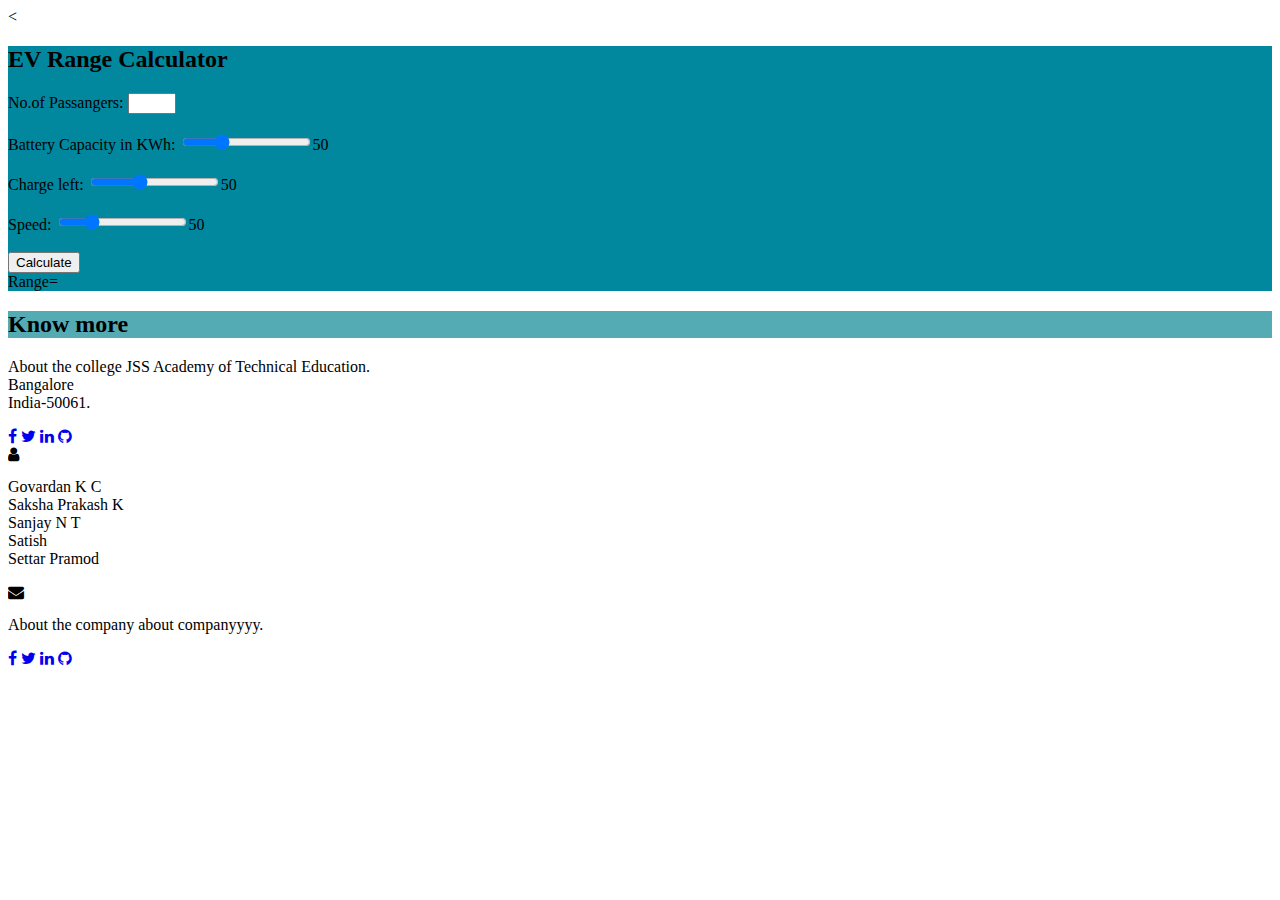
==== index.html @ 6237a488 "Rename evcar.html to index.html" ====
<<!DOCTYPE html>
<html lang="en">
    <head>
          <link rel="stylesheet" href="evcar.css">

          <meta charset="utf-8">
 <meta http-equiv="X-UA-Compatible" content="IE=edge">
 <meta name="viewport" content="width=device-width, initial-scale=1">
 <meta name="keywords" content="footer, address, phone, icons" />
 
 <link rel="stylesheet" href="http://maxcdn.bootstrapcdn.com/font-awesome/4.2.0/css/font-awesome.min.css">
    <link href="http://fonts.googleapis.com/css?family=Cookie" rel="stylesheet" type="text/css">
</head>
<body>
    <div class="row">
      <div class="column" style="background-color:#01889f;">
        <h2>EV Range Calculator</h2>
        <form>
            <label for="no.ofpassangers">No.of Passangers:</label>
            <input type="number" id="no.ofpassangers" min="1" max="5" name="no.ofpassangers"><br><br>
            <label for="batterycapacity">Battery Capacity in KWh:</label>
            <input type="range" min="30" max="100" value="50" class="bc" id="myRange1"><span id="bc"></span><br><br>

            <script>
                var bc = document.getElementById("myRange1");
                var output3 = document.getElementById("bc");
                output3.innerHTML = bc.value;
                bc.oninput = function() {
                output3.innerHTML = this.value;
                }
            </script>  
            <label for="chargeleft">Charge left:</label>
            <input type="range" min="20" max="100" value="50" class="cl" id="myRange2"><span id="cl"></span><br><br>

            <script>
                var cl = document.getElementById("myRange2");
                var output1 = document.getElementById("cl");
                output1.innerHTML = cl.value;
                cl.oninput = function() {
                output1.innerHTML = this.value;
                }
            </script>   
            <label for="speed">Speed:</label>
            <input type="range" min="20" max="150" value="50" class="speed" id="myRange3"><span id="speed"></span><br><br>

            <script>
                var speed = document.getElementById("myRange3");
                var output2 = document.getElementById("speed");
                output2.innerHTML = speed.value;
                speed.oninput = function() {
                output2.innerHTML = this.value;
                }
            </script> 
            <input type="button" value="Calculate" id="cal" onClick="getElementById('output').innerHTML=myFunction()">
            <br> Range= <p id="output"></p>
            <script>
                
                function init() {
                    document.getElementById("output").innerHTML = "";
                }
                window.onload = init;
                var cal = document.getElementById("cal").addEventListener("click", myFunction);
                function myFunction(){
                    var PassengerNos= Number(document.getElementById("no.ofpassangers").value);
                    var Speed= Number(document.getElementById("myRange3").value);
                    var charge = Number(document.getElementById("myRange2").value);
                    var BatteryCapacity = Number(document.getElementById("myRange1").value);
                    var output = document.getElementById("output");
                    const MotorEfficiency = 0.85;
                    const vehicleweight = 1500;
                    let Velocity = Speed*1000/3600 ;
                    let L = 4.18;
                    let B = 1.8;
                    const AirDensity = 1.204; 
                    const GravityAccln = 9.8;
                    const RollingResistance = 0.02;
                    const CoeffDrag=0.29 ;
                    let Area = L*B;
                    const PevKerts=1 ;
                    let Total= BatteryCapacity*1000;
                    let Weight = vehicleweight+PassengerNos*65;
                    let power = (Weight*GravityAccln*Velocity*RollingResistance)+((AirDensity*CoeffDrag*Area*Velocity*Velocity*Velocity)*.5);
                    let WHPerKm = power/Speed;
                    let WattHr=Total*charge*PevKerts/100;
                    let Range=WattHr/WHPerKm ;
                   return Range;    
                }
                document.getElementById("output").innerHTML=myFunction();
                </script>
          </form>
           
        </div>
      <div class="column1" style="background-color:#54abb3;">
        <h2>Know more</h2>
       
      </div> 
    </div>
    





     
 <div class="main"></div>
 <footer class="footer-distributed">
 
 <div class="footer-left">
 

 

 <p class="footer-company-about">

    <span>About the college</span>
    JSS Academy of Technical Education.<br>Bangalore<br>India-50061.
    </p>
 
 <div class="footer-icons">
 
    <a href="#"><i class="fa fa-facebook"></i></a>
    <a href="#"><i class="fa fa-twitter"></i></a>
    <a href="#"><i class="fa fa-linkedin"></i></a>
    <a href="#"><i class="fa fa-github"></i></a>
</div>
 </div>
 
 <div class="footer-center">
 <div>
 <i class="fa fa-user"></i>
 <p>Govardan K C<br> Saksha Prakash K<br>Sanjay N T <br> Satish <br>Settar Pramod</p>
 </div>
 

 <div>
 <i class="fa fa-envelope"></i>
 <p></p>
 </div>
 
 </div>
 
 <div class="footer-right">

 <p class="footer-company-about">
 <span>About the company</span>
 about companyyyy.
 </p>
 
 <div class="footer-icons">
 
 <a href="#"><i class="fa fa-facebook"></i></a>
 <a href="#"><i class="fa fa-twitter"></i></a>
 <a href="#"><i class="fa fa-linkedin"></i></a>
 <a href="#"><i class="fa fa-github"></i></a>
 
 </div>
 
 </div>
 
 </footer>
 

</body>
</html>
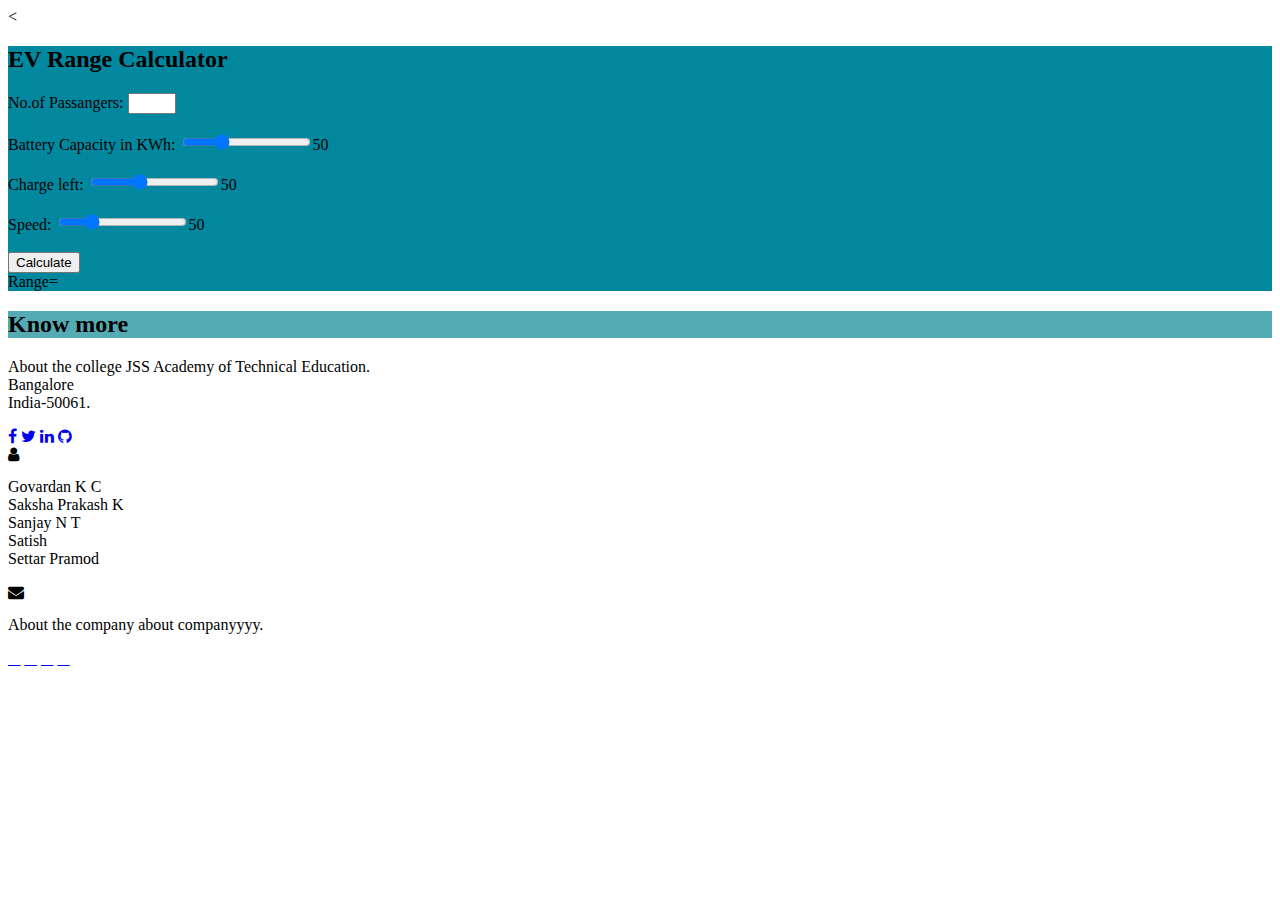
==== commit f7a8750e: "Update index.html" ====
--- a/index.html
+++ b/index.html
@@ -148,10 +148,10 @@
  
  <div class="footer-icons">
  
- <a href="#"><i class="fa fa-facebook"></i></a>
- <a href="#"><i class="fa fa-twitter"></i></a>
- <a href="#"><i class="fa fa-linkedin"></i></a>
- <a href="#"><i class="fa fa-github"></i></a>
+ <a href="#"><i class="fas fa-facebook"></i></a>
+ <a href="#"><i class="fas fa-twitter"></i></a>
+ <a href="#"><i class="fas fa-linkedin"></i></a>
+ <a href="#"><i class="fas fa-github"></i></a>
  
  </div>
  
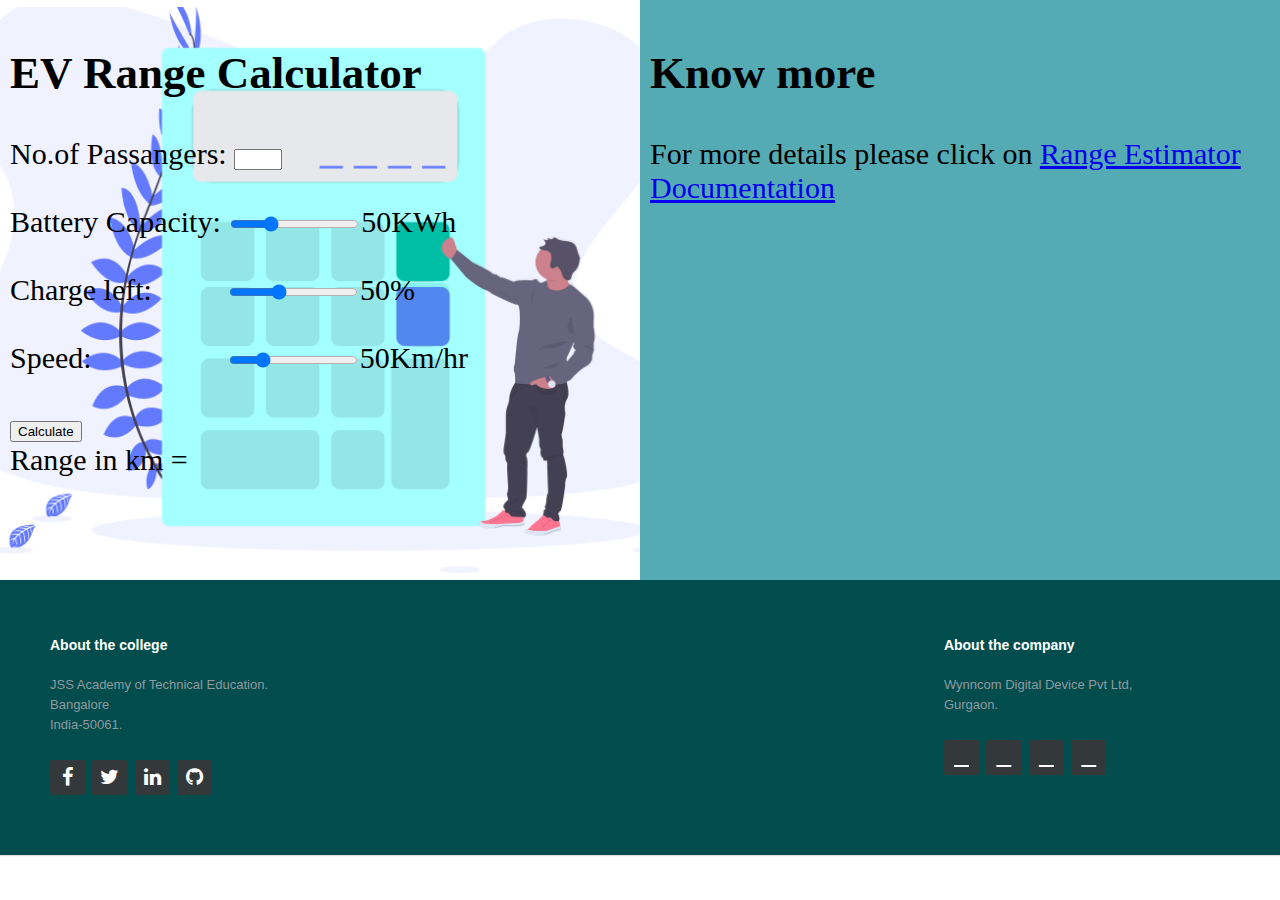
==== commit 5ee31db7: "Merge pull request #1 from SSSakshaPPP/main" ====
--- a/index.html
+++ b/index.html
@@ -1,4 +1,4 @@
-<<!DOCTYPE html>
+<!DOCTYPE html>
 <html lang="en">
     <head>
           <link rel="stylesheet" href="evcar.css">
@@ -13,13 +13,13 @@
 </head>
 <body>
     <div class="row">
-      <div class="column" style="background-color:#01889f;">
+      <div class="column" style="background-color:#ffffff;">
         <h2>EV Range Calculator</h2>
         <form>
             <label for="no.ofpassangers">No.of Passangers:</label>
             <input type="number" id="no.ofpassangers" min="1" max="5" name="no.ofpassangers"><br><br>
-            <label for="batterycapacity">Battery Capacity in KWh:</label>
-            <input type="range" min="30" max="100" value="50" class="bc" id="myRange1"><span id="bc"></span><br><br>
+            <label for="batterycapacity">Battery Capacity:</label>
+            <input type="range" min="30" max="100" value="50" class="bc" id="myRange1"><span id="bc"></span>KWh<br><br>
 
             <script>
                 var bc = document.getElementById("myRange1");
@@ -29,8 +29,8 @@
                 output3.innerHTML = this.value;
                 }
             </script>  
-            <label for="chargeleft">Charge left:</label>
-            <input type="range" min="20" max="100" value="50" class="cl" id="myRange2"><span id="cl"></span><br><br>
+            <label for="chargeleft">Charge left:&nbsp;&nbsp;&nbsp;&nbsp;&nbsp;&nbsp;&nbsp;&nbsp;&nbsp;</label>
+            <input type="range" min="20" max="100" value="50" class="cl" id="myRange2"><span id="cl"></span>&#37;<br><br>
 
             <script>
                 var cl = document.getElementById("myRange2");
@@ -40,8 +40,8 @@
                 output1.innerHTML = this.value;
                 }
             </script>   
-            <label for="speed">Speed:</label>
-            <input type="range" min="20" max="150" value="50" class="speed" id="myRange3"><span id="speed"></span><br><br>
+            <label for="speed">Speed:&nbsp;&nbsp;&nbsp;&nbsp;&nbsp;&nbsp;&nbsp;&nbsp;&nbsp;&nbsp;&nbsp;&nbsp;&nbsp;&nbsp;&nbsp;&nbsp;&nbsp;</label>
+            <input type="range" min="20" max="150" value="50" class="speed" id="myRange3"><span id="speed"></span>Km/hr<br><br>
 
             <script>
                 var speed = document.getElementById("myRange3");
@@ -52,7 +52,7 @@
                 }
             </script> 
             <input type="button" value="Calculate" id="cal" onClick="getElementById('output').innerHTML=myFunction()">
-            <br> Range= <p id="output"></p>
+            <br> Range in km = <p id="output"></p>
             <script>
                 
                 function init() {
@@ -92,6 +92,7 @@
         </div>
       <div class="column1" style="background-color:#54abb3;">
         <h2>Know more</h2>
+        For more details please click on <a href="images/Range Estimator Documentation.pdf">Range Estimator Documentation</a>
        
       </div> 
     </div>
@@ -103,12 +104,9 @@
 
      
  <div class="main"></div>
- <footer class="footer-distributed">
+ <div class="footer-distributed"></footer>
  
  <div class="footer-left">
- 
-
- 
 
  <p class="footer-company-about">
 
@@ -126,24 +124,14 @@
  </div>
  
  <div class="footer-center">
- <div>
- <i class="fa fa-user"></i>
- <p>Govardan K C<br> Saksha Prakash K<br>Sanjay N T <br> Satish <br>Settar Pramod</p>
- </div>
- 
 
- <div>
- <i class="fa fa-envelope"></i>
- <p></p>
- </div>
- 
  </div>
  
  <div class="footer-right">
 
  <p class="footer-company-about">
  <span>About the company</span>
- about companyyyy.
+ Wynncom Digital Device Pvt Ltd,<br> Gurgaon.
  </p>
  
  <div class="footer-icons">
@@ -157,7 +145,7 @@
  
  </div>
  
- </footer>
+</div>
  
 
 </body>
--- a/evcar.css
+++ b/evcar.css
@@ -0,0 +1,229 @@
+* {
+    box-sizing: border-box;
+  }
+ body {
+    margin: 0;
+    padding: 0;
+   }
+ .row{
+   height:500px;
+ }
+  .column {
+    float: left;
+    width: 50%;
+    padding: 10px;
+    height: 580px; 
+    font-size: 30px;
+    
+        background-image: url('images/4.png');
+        background-repeat: no-repeat;
+        background-size: 770px,400px;
+        background-position:center;
+    
+        
+     
+  }
+  .column1{
+    float: left;
+    width: 50%;
+    padding: 10px;
+    height: 580px; 
+    font-size: 30px;
+    
+        background-image: url('images/2.png');
+        background-repeat: no-repeat;
+        background-size: 770px,400px;
+        background-position:center;
+    
+
+     
+  }
+ 
+  .row:after {
+    content: "";
+    display: table;
+    clear: both;
+  }
+
+
+
+
+
+
+
+  
+   .main {
+    max-height: 250px;;
+    background-color: #014d4e;
+    color: white;
+    font-size: 38pt;
+    text-align: center;
+    line-height: 250px;
+   }
+   footer{
+    position: fixed;
+    bottom: 0;
+   }
+   .footer-distributed{
+    background-color: #014d4e;
+    box-shadow: 0 1px 1px 0 rgba(0, 0, 0, 0.12);
+    box-sizing: border-box;
+    width: 100%;
+    text-align: left;
+    font: bold 16px sans-serif;
+    
+    padding: 55px 50px;
+    margin-top: 80px;
+   }
+    
+   .footer-distributed .footer-left,
+   .footer-distributed .footer-center,
+   .footer-distributed .footer-right{
+    display: inline-block;
+    vertical-align: top;
+   }
+    
+   .footer-distributed .footer-left{
+    width: 40%;
+   }
+    
+   .footer-distributed h3{
+    color:  #ffffff;
+    font: normal 36px 'Cookie', cursive;
+    margin: 0;
+   }
+    
+   .footer-distributed h3 span{
+    color:  #5383d3;
+   }
+    
+    
+   .footer-distributed .footer-links{
+    color:  #ffffff;
+    margin: 20px 0 12px;
+    padding: 0;
+   }
+    
+   .footer-distributed .footer-links a{
+    display:inline-block;
+    line-height: 1.8;
+    text-decoration: none;
+    color:  inherit;
+   }
+    
+   .footer-distributed .footer-company-name{
+    color:  #8f9296;
+    font-size: 14px;
+    font-weight: normal;
+    margin: 0;
+   }
+    
+    
+   .footer-distributed .footer-center{
+    width: 35%;
+   }
+    
+   .footer-distributed .footer-center i{
+    background-color:  #008080;
+    color: #ffffff;
+    font-size: 25px;
+    width: 38px;
+    height: 38px;
+    border-radius: 50%;
+    text-align: center;
+    line-height: 42px;
+    margin: 10px 15px;
+    vertical-align: middle;
+   }
+    
+   .footer-distributed .footer-center i.fa-envelope{
+    font-size: 17px;
+    line-height: 38px;
+   }
+    
+   .footer-distributed .footer-center p{
+    display: inline-block;
+    color: #ffffff;
+    vertical-align: middle;
+    margin:0;
+   }
+    
+   .footer-distributed .footer-center p span{
+    display:block;
+    font-weight: normal;
+    font-size:14px;
+    line-height:2;
+   }
+    
+   .footer-distributed .footer-center p a{
+    color:  #5383d3;
+    text-decoration: none;;
+   }
+    
+   .footer-distributed .footer-right{
+    width: 20%;
+   }
+    
+   .footer-distributed .footer-company-about{
+    line-height: 20px;
+    color:  #92999f;
+    font-size: 13px;
+    font-weight: normal;
+    margin: 0;
+   }
+    
+   .footer-distributed .footer-company-about span{
+    display: block;
+    color:  #ffffff;
+    font-size: 14px;
+    font-weight: bold;
+    margin-bottom: 20px;
+   }
+    
+   .footer-distributed .footer-icons{
+    margin-top: 25px;
+   }
+    
+   .footer-distributed .footer-icons a{
+    display: inline-block;
+    width: 35px;
+    height: 35px;
+    cursor: pointer;
+    background-color:  #33383b;
+    border-radius: 2px;
+    
+    font-size: 20px;
+    color: #ffffff;
+    text-align: center;
+    line-height: 35px;
+    
+    margin-right: 3px;
+    margin-bottom: 5px;
+   }
+    
+    
+   @media (max-width: 880px) {
+    
+    .footer-distributed{
+    font: bold 14px sans-serif;
+    
+    }
+    
+    .footer-distributed .footer-left,
+    .footer-distributed .footer-center,
+    .footer-distributed .footer-right{
+    display: block;
+    width: 100%;
+    margin-bottom: 40px;
+    text-align: center;
+    }
+    
+    .footer-distributed .footer-center i{
+    margin-left: 0;
+    }
+    .main {
+    line-height: normal;
+    font-size: auto;
+    }
+    
+   }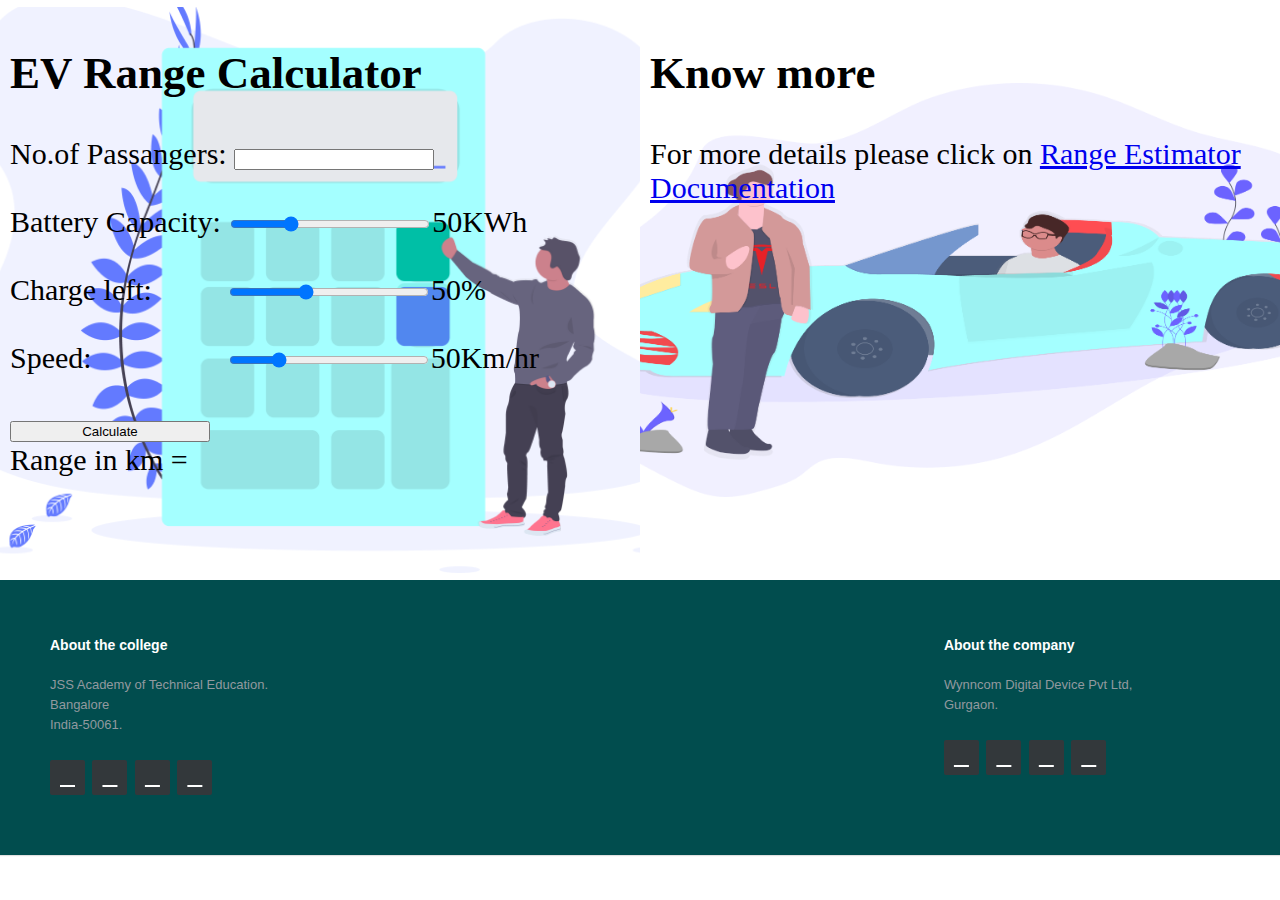
==== commit 10411f28: "updated" ====
--- a/index.html
+++ b/index.html
@@ -90,7 +90,7 @@
           </form>
            
         </div>
-      <div class="column1" style="background-color:#54abb3;">
+      <div class="column1" style="background-color:#ffffff;">
         <h2>Know more</h2>
         For more details please click on <a href="images/Range Estimator Documentation.pdf">Range Estimator Documentation</a>
        
@@ -116,10 +116,10 @@
  
  <div class="footer-icons">
  
-    <a href="#"><i class="fa fa-facebook"></i></a>
-    <a href="#"><i class="fa fa-twitter"></i></a>
-    <a href="#"><i class="fa fa-linkedin"></i></a>
-    <a href="#"><i class="fa fa-github"></i></a>
+    <a href="#"><i class="fas fa-facebook"></i></a>
+    <a href="#"><i class="fas fa-twitter"></i></a>
+    <a href="#"><i class="fas fa-linkedin"></i></a>
+    <a href="#"><i class="fas fa-github"></i></a>
 </div>
  </div>
  
--- a/evcar.css
+++ b/evcar.css
@@ -23,6 +23,9 @@
         
      
   }
+ input{
+   width:200px;
+ }
   .column1{
     float: left;
     width: 50%;
@@ -30,9 +33,9 @@
     height: 580px; 
     font-size: 30px;
     
-        background-image: url('images/2.png');
+        background-image: url('images/5.png');
         background-repeat: no-repeat;
-        background-size: 770px,400px;
+        background-size: 770px,300px;
         background-position:center;
     
 
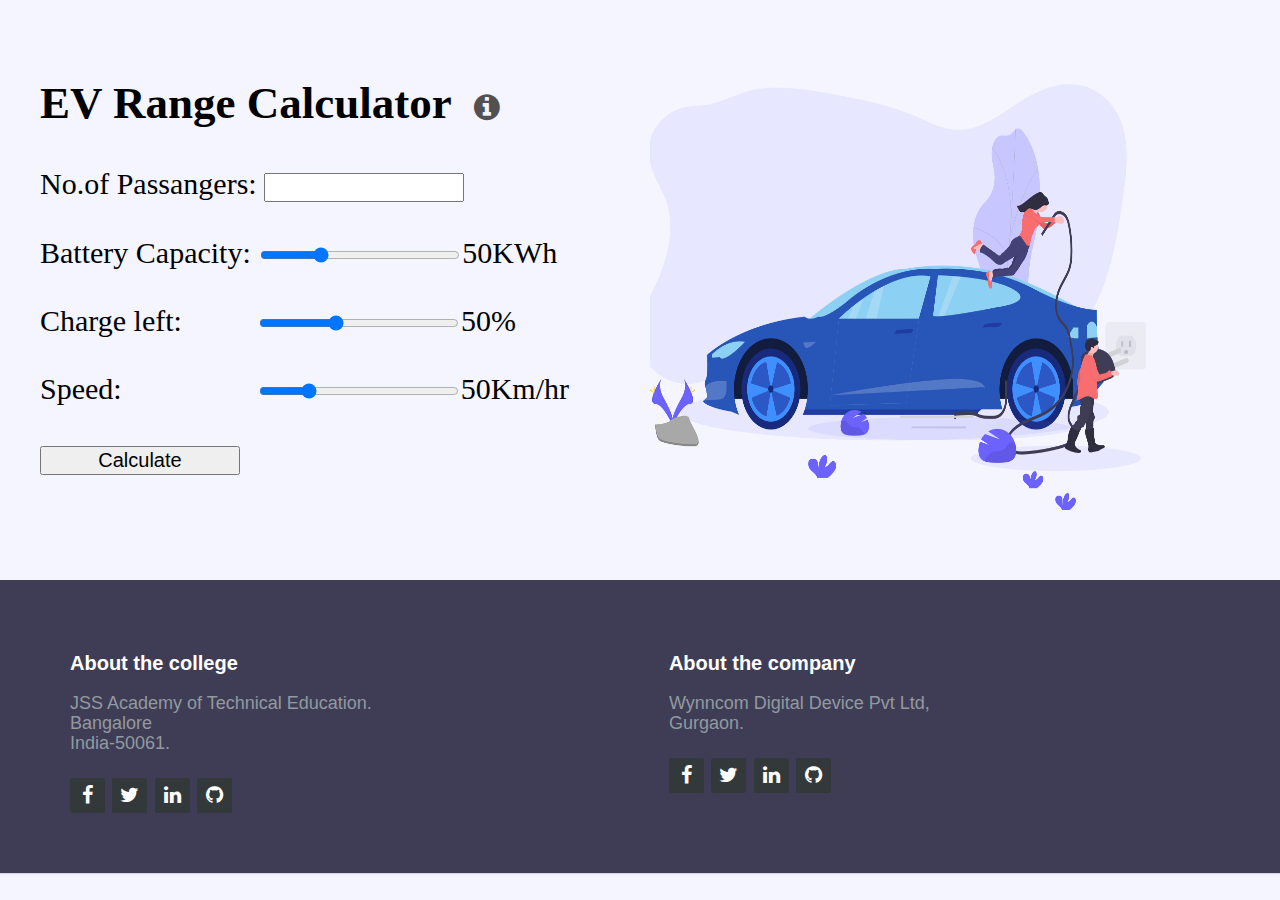
==== commit 4061915c: "updated" ====
--- a/index.html
+++ b/index.html
@@ -13,8 +13,8 @@
 </head>
 <body>
     <div class="row">
-      <div class="column" style="background-color:#ffffff;">
-        <h2>EV Range Calculator</h2>
+      <div class="column" style="background-color:#f4f5ff;">
+       <h2>EV Range Calculator&nbsp;&nbsp;<a href="images/Range Estimator Documentation.pdf"><div class="tooltip"><i class="fa fa-info-circle" ></i><span class="tooltiptext">Range Estimator Documentation</span></div></a></h2>
         <form>
             <label for="no.ofpassangers">No.of Passangers:</label>
             <input type="number" id="no.ofpassangers" min="1" max="5" name="no.ofpassangers"><br><br>
@@ -52,7 +52,7 @@
                 }
             </script> 
             <input type="button" value="Calculate" id="cal" onClick="getElementById('output').innerHTML=myFunction()">
-            <br> Range in km = <p id="output"></p>
+            <br> <p id="output"></p>
             <script>
                 
                 function init() {
@@ -83,20 +83,18 @@
                     let WHPerKm = power/Speed;
                     let WattHr=Total*charge*PevKerts/100;
                     let Range=WattHr/WHPerKm ;
-                   return Range;    
+                   return  "Range = " + (Math.round(Range)) +" km";    
                 }
                 document.getElementById("output").innerHTML=myFunction();
                 </script>
           </form>
            
         </div>
-      <div class="column1" style="background-color:#ffffff;">
-        <h2>Know more</h2>
-        For more details please click on <a href="images/Range Estimator Documentation.pdf">Range Estimator Documentation</a>
-       
+      <div class="column1" style="background-color:#f4f5ff;">
+        
+       <img src="images/8.png">
       </div> 
     </div>
-    
 
 
 
@@ -116,10 +114,10 @@
  
  <div class="footer-icons">
  
-    <a href="#"><i class="fas fa-facebook"></i></a>
-    <a href="#"><i class="fas fa-twitter"></i></a>
-    <a href="#"><i class="fas fa-linkedin"></i></a>
-    <a href="#"><i class="fas fa-github"></i></a>
+    <a href="#"><i class="fa fa-facebook"></i></a>
+    <a href="#"><i class="fa fa-twitter"></i></a>
+    <a href="#"><i class="fa fa-linkedin"></i></a>
+    <a href="#"><i class="fa fa-github"></i></a>
 </div>
  </div>
  
@@ -136,10 +134,10 @@
  
  <div class="footer-icons">
  
- <a href="#"><i class="fas fa-facebook"></i></a>
- <a href="#"><i class="fas fa-twitter"></i></a>
- <a href="#"><i class="fas fa-linkedin"></i></a>
- <a href="#"><i class="fas fa-github"></i></a>
+ <a href="#"><i class="fa fa-facebook"></i></a>
+ <a href="#"><i class="fa fa-twitter"></i></a>
+ <a href="#"><i class="fa fa-linkedin"></i></a>
+ <a href="#"><i class="fa fa-github"></i></a>
  
  </div>
  
--- a/evcar.css
+++ b/evcar.css
@@ -1,9 +1,12 @@
 * {
     box-sizing: border-box;
+    
   }
  body {
     margin: 0;
     padding: 0;
+    background-color: #F4F5FF;
+  
    }
  .row{
    height:500px;
@@ -11,20 +14,54 @@
   .column {
     float: left;
     width: 50%;
-    padding: 10px;
+    padding: 40px;
     height: 580px; 
     font-size: 30px;
-    
-        background-image: url('images/4.png');
-        background-repeat: no-repeat;
-        background-size: 770px,400px;
-        background-position:center;
-    
-        
+    background-color: #F4F5FF;
+          
      
   }
+  .tooltip {
+    position: relative;
+    display: inline-block;
+  }
+  
+  .tooltip .tooltiptext {
+    visibility: hidden;
+    width: 120px;
+    background-color: black;
+    color: #fff;
+    text-align: center;
+    border-radius: 6px;
+    padding: 5px 0;
+    position: absolute;
+    z-index: 1;
+    top: -5px;
+    left: 110%;
+    font-size:15px ;
+  }
+  
+  .tooltip .tooltiptext::after {
+    content: "";
+    position: absolute;
+    top: 50%;
+    right: 100%;
+    margin-top: -5px;
+    border-width: 5px;
+    border-style: solid;
+    border-color: transparent black transparent transparent;
+  }
+  .tooltip:hover .tooltiptext {
+    visibility: visible;
+  }
+a{
+ text-decoration:none;
+ color: rgb(82, 80, 80);
+ font-size:30px;
+}
  input{
    width:200px;
+   font-size: 20px;
  }
   .column1{
     float: left;
@@ -32,15 +69,37 @@
     padding: 10px;
     height: 580px; 
     font-size: 30px;
-    
-        background-image: url('images/5.png');
+    background-color: #F4F5FF;
+    
+      /*  background-image: url('images/7.png');
+
         background-repeat: no-repeat;
-        background-size: 770px,300px;
+        background-size: 500px,300px;
         background-position:center;
-    
+        position: relative;
+        animation-name: example;
+        animation-duration:2s;
+        animation-iteration-count: 25;*/
+      }
+    .column1 img{
+      height:500px;
+      width:80%;
+      align-content: center;
+      position: relative;
+      animation-name: example;
+        animation-duration:2s;
+        animation-iteration-count: 25;
+    }
+      @keyframes example {
+        0%   { left:0px; top:0px;}
+      
+        50%  { left:50px; top:50px;}
+        
+        100% { left:0px; top:0px;}
+      }
 
      
-  }
+  
  
   .row:after {
     content: "";
@@ -57,7 +116,7 @@
   
    .main {
     max-height: 250px;;
-    background-color: #014d4e;
+    background-color: #3F3D56;
     color: white;
     font-size: 38pt;
     text-align: center;
@@ -68,7 +127,7 @@
     bottom: 0;
    }
    .footer-distributed{
-    background-color: #014d4e;
+    background-color: #3F3D56;
     box-shadow: 0 1px 1px 0 rgba(0, 0, 0, 0.12);
     box-sizing: border-box;
     width: 100%;
@@ -87,7 +146,7 @@
    }
     
    .footer-distributed .footer-left{
-    width: 40%;
+    width: 50%;
    }
     
    .footer-distributed h3{
@@ -122,11 +181,8 @@
    }
     
     
-   .footer-distributed .footer-center{
-    width: 35%;
-   }
-    
-   .footer-distributed .footer-center i{
+   
+ /*  .footer-distributed .footer-center i{
     background-color:  #008080;
     color: #ffffff;
     font-size: 25px;
@@ -162,29 +218,32 @@
     color:  #5383d3;
     text-decoration: none;;
    }
-    
+    */
    .footer-distributed .footer-right{
-    width: 20%;
+    width: 40%;
    }
     
    .footer-distributed .footer-company-about{
     line-height: 20px;
     color:  #92999f;
-    font-size: 13px;
+    font-size: 18px;
     font-weight: normal;
-    margin: 0;
+   
+    margin-left:20px;
    }
     
    .footer-distributed .footer-company-about span{
     display: block;
     color:  #ffffff;
-    font-size: 14px;
+    font-size: 20px;
     font-weight: bold;
     margin-bottom: 20px;
+   
    }
     
    .footer-distributed .footer-icons{
     margin-top: 25px;
+    margin-left:20px
    }
     
    .footer-distributed .footer-icons a{
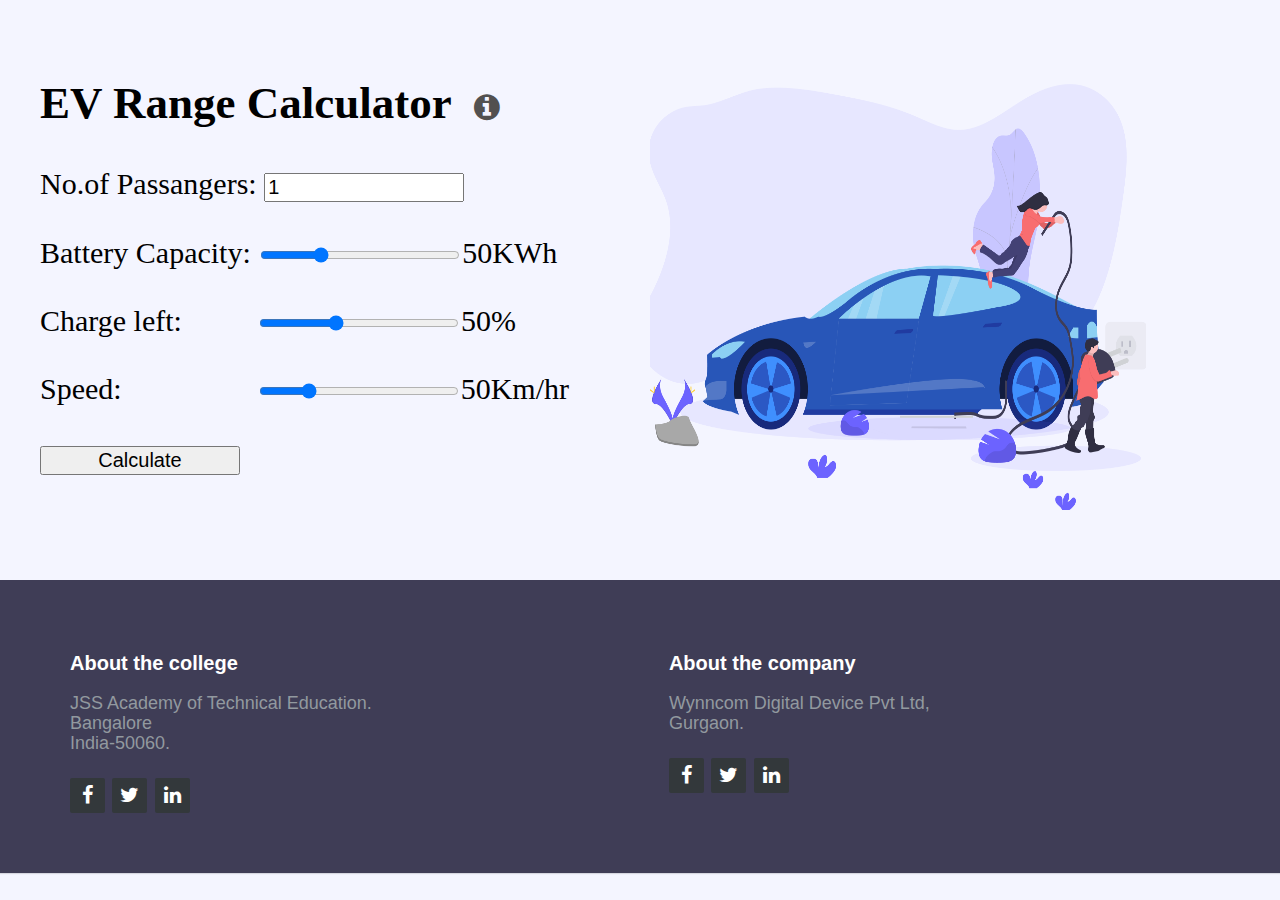
==== commit 8c52443a: "updated" ====
--- a/index.html
+++ b/index.html
@@ -17,7 +17,7 @@
        <h2>EV Range Calculator&nbsp;&nbsp;<a href="images/Range Estimator Documentation.pdf"><div class="tooltip"><i class="fa fa-info-circle" ></i><span class="tooltiptext">Range Estimator Documentation</span></div></a></h2>
         <form>
             <label for="no.ofpassangers">No.of Passangers:</label>
-            <input type="number" id="no.ofpassangers" min="1" max="5" name="no.ofpassangers"><br><br>
+            <input type="number" id="no.ofpassangers" min="01" max="05" value="1" name="no.ofpassangers"><br><br>
             <label for="batterycapacity">Battery Capacity:</label>
             <input type="range" min="30" max="100" value="50" class="bc" id="myRange1"><span id="bc"></span>KWh<br><br>
 
@@ -109,15 +109,15 @@
  <p class="footer-company-about">
 
     <span>About the college</span>
-    JSS Academy of Technical Education.<br>Bangalore<br>India-50061.
+    JSS Academy of Technical Education.<br>Bangalore<br>India-50060.
     </p>
  
  <div class="footer-icons">
  
-    <a href="#"><i class="fa fa-facebook"></i></a>
-    <a href="#"><i class="fa fa-twitter"></i></a>
-    <a href="#"><i class="fa fa-linkedin"></i></a>
-    <a href="#"><i class="fa fa-github"></i></a>
+    <a href="https://www.facebook.com/JSSATEBlore/"><i class="fa fa-facebook"></i></a>
+    <a href="https://twitter.com/jssateb?lang=en"><i class="fa fa-twitter"></i></a>
+    <a href="https://in.linkedin.com/school/j-s-s-academy-of-technical-education-bangalore/"><i class="fa fa-linkedin"></i></a>
+    
 </div>
  </div>
  
@@ -134,10 +134,10 @@
  
  <div class="footer-icons">
  
- <a href="#"><i class="fa fa-facebook"></i></a>
- <a href="#"><i class="fa fa-twitter"></i></a>
- <a href="#"><i class="fa fa-linkedin"></i></a>
- <a href="#"><i class="fa fa-github"></i></a>
+ <a href="https://www.facebook.com/people/Wynncom-Digital-Devices-Pvt-Ltd/100045722053408/"><i class="fa fa-facebook"></i></a>
+ <a href="https://twitter.com/wynncom?lang=en"><i class="fa fa-twitter"></i></a>
+ <a href="https://in.linkedin.com/company/wynncom-digital-devices-pvt-ltd?challengeId=AQEdlEwNzZ_wIgAAAXwNF3QSxRbz-qHX_ioTkhjI5rVaMkVubt8w2fh5ip8QFxLq3vmWPOFxwPLfX23n7OeT6quF5qw9WaMKCw&submissionId=15904615-c31e-a716-b5c1-bec786da6c2d"><i class="fa fa-linkedin"></i></a>
+ 
  
  </div>
  
